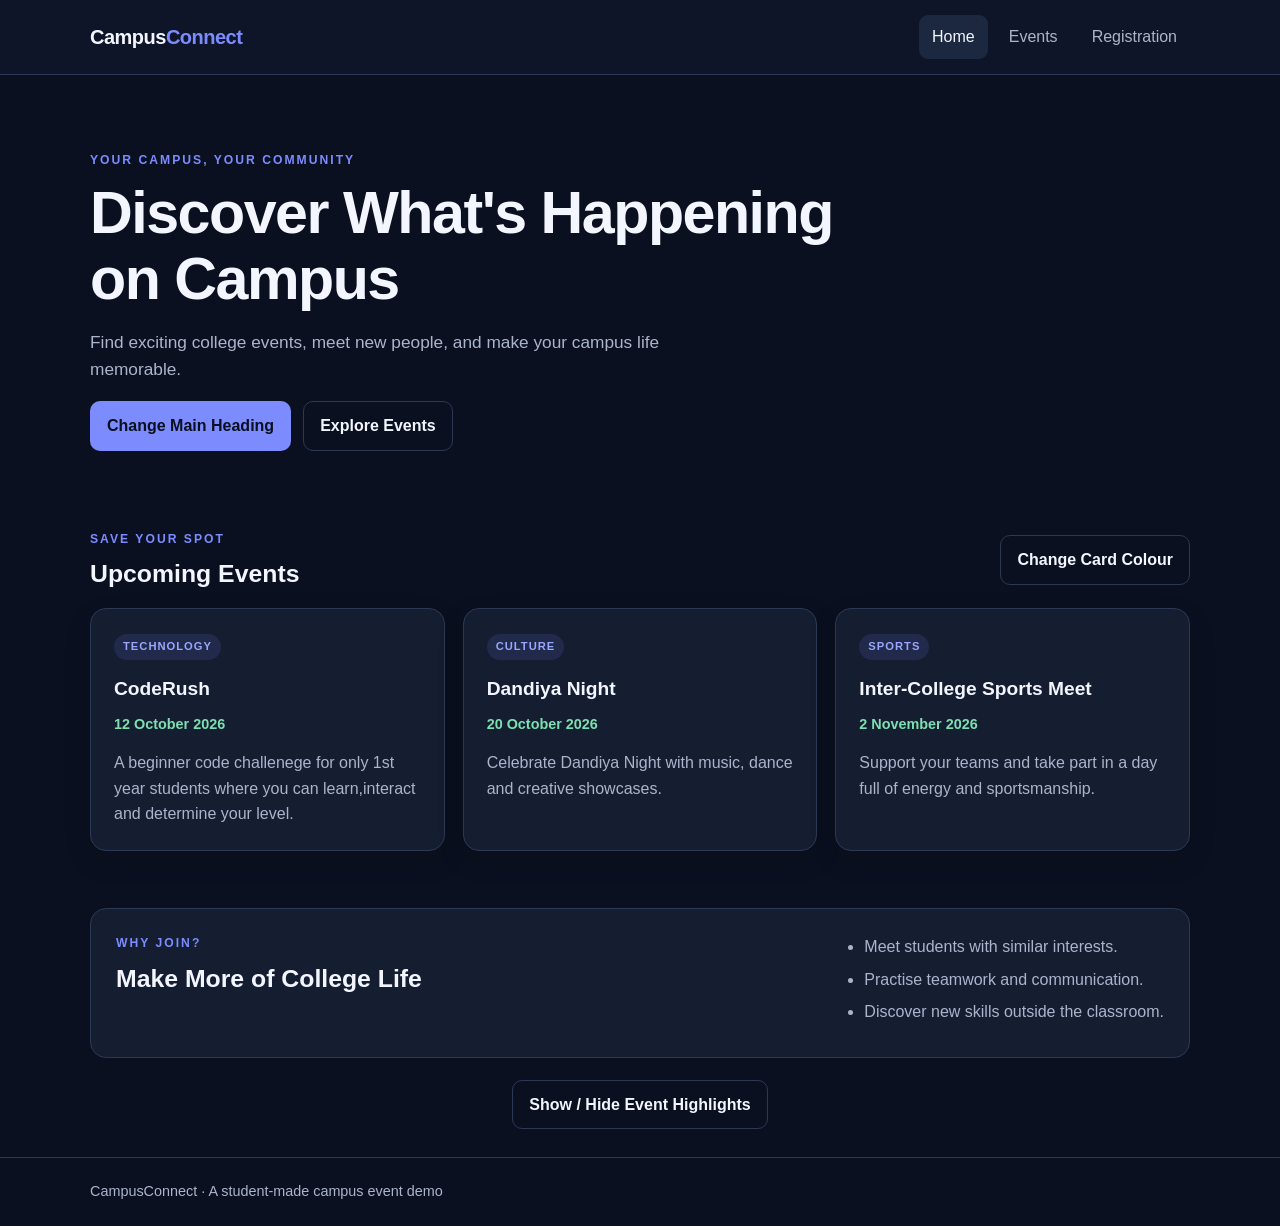
==== index.html @ 821445cc "Add files via upload" ====
<!DOCTYPE html>
<html lang="en">
<head>
    <meta charset="UTF-8">
    <meta name="viewport" content="width=device-width, initial-scale=1.0">
    <title>CampusConnect | Home</title>
    <link rel="stylesheet" href="style.css">
    <script src="script.js" defer></script>
</head>
<body> 
    <header class="site-header">
        <div class="container header-content">
            <a class="logo" href="index.html">Campus<span>Connect</span></a>
            <nav aria-label="Main navigation">
                <a class="active" href="index.html">Home</a>
                <a href="events.html">Events</a>
                <a href="register.html">Registration</a>
            </nav>
        </div>
    </header>

    <main class="container">
        <section class="hero">
            <p class="eyebrow">YOUR CAMPUS, YOUR COMMUNITY</p>
            <h1 id="mainHeading">Discover What's Happening on Campus</h1>
            <p class="hero-text">Find exciting college events, meet new people, and make your campus life memorable.</p>
            <div class="button-row">
                <button type="button" id="changeHeadingBtn">Change Main Heading</button>
                <a class="button secondary" href="events.html">Explore Events</a>
            </div>
        </section>

        <section class="section-block">
            <div class="section-heading">
                <div>
                    <p class="eyebrow">SAVE YOUR SPOT</p>
                    <h2>Upcoming Events</h2>
                </div>
                <button type="button" class="secondary" id="changeCardColorBtn">Change Card Colour</button>
            </div>
            <div class="card-grid">
                <article class="event-card" id="homeCard1">
                    <span class="event-tag">TECHNOLOGY</span>
                    <h3>CodeRush</h3>
                    <p class="event-date">12 October 2026</p>
                    <p>A beginner code challenege for only 1st year students where you can learn,interact and determine your level.</p>
                </article>
                <article class="event-card" id="homeCard2">
                    <span class="event-tag">CULTURE</span>
                    <h3>Dandiya Night</h3>
                    <p class="event-date">20 October 2026</p>
                    <p>Celebrate Dandiya Night with music, dance and creative showcases.</p>
                </article>
                <article class="event-card" id="homeCard3">
                    <span class="event-tag">SPORTS</span>
                    <h3>Inter-College Sports Meet</h3>
                    <p class="event-date">2 November 2026</p>
                    <p>Support your teams and take part in a day full of energy and sportsmanship.</p>
                </article>
            </div>
        </section>

        <section class="highlight-panel" id="eventHighlights">
            <div>
                <p class="eyebrow">WHY JOIN?</p>
                <h2>Make More of College Life</h2>
            </div>
            <ul class="highlight-list">
                <li>Meet students with similar interests.</li>
                <li>Practise teamwork and communication.</li>
                <li>Discover new skills outside the classroom.</li>
            </ul>
        </section>
        <div class="centered">
            <button type="button" class="secondary" id="toggleHighlightsBtn">Show / Hide Event Highlights</button>
        </div>
    </main>

    <footer class="site-footer">
        <div class="container">CampusConnect · A student-made campus event demo</div>
    </footer>
</body>
</html>
---- style.css ----
/* CampusConnect shared styles: dark theme, CSS box model, and Flexbox. */
:root {
   --background: #0b1020;
    --surface: #151d31;
    --surface-light: #1c2840;
    --text: #f3f6ff;
    --muted: #aab5cc;
    --accent: #7c8cff;
    --accent-hover: #9ba6ff;
    --border: #2c3955;
    --success: #7ce0b0;
    --error: #ff8e9b;
}

* {
    box-sizing: border-box;
}

body {
    margin: 0;
    background: var(--background);
    color: var(--text);
    font-family: Arial, Helvetica, sans-serif;
    line-height: 1.6;
}

.container {
    width: min(1100px, 92%);
    margin: 0 auto;
}

.site-header {
    background: #0e1528;
    border-bottom: 1px solid var(--border);
    position: sticky;
    top: 0;
    z-index: 10;
}

.header-content {
    min-height: 74px;
    display: flex;
    align-items: center;
    justify-content: space-between;
    gap: 24px;
}

.logo {
    color: var(--text);
    text-decoration: none;
    font-size: 1.25rem;
    font-weight: 800;
    letter-spacing: -0.5px;
}

.logo span {
    color: var(--accent);
}

nav {
    display: flex;
    flex-wrap: wrap;
    gap: 8px;
}

nav a {
    color: var(--muted);
    text-decoration: none;
    padding: 9px 13px;
    border-radius: 9px;
}

nav a:hover,
nav a.active {
    color: var(--text);
    background: var(--surface-light);
}

.hero {
    padding: 76px 0 54px;
    max-width: 800px;
}

.eyebrow {
    color: var(--accent);
    font-size: 0.76rem;
    font-weight: 800;
    letter-spacing: 2px;
    margin: 0 0 10px;
}

h1, h2, h3, p {
    margin-top: 0;
}

h1 {
    font-size: clamp(2.1rem, 5vw, 3.7rem);
    line-height: 1.1;
    letter-spacing: -1.5px;
    margin-bottom: 18px;
}

h2 {
    font-size: 1.55rem;
    line-height: 1.25;
    margin-bottom: 12px;
}

h3 {
    font-size: 1.2rem;
    margin-bottom: 8px;
}

.hero-text,
.page-intro > p:not(.eyebrow),
.event-card p,
.form-panel > p:not(.eyebrow) {
    color: var(--muted);
}

.hero-text {
    max-width: 650px;
    font-size: 1.08rem;
}

.button-row,
.section-heading,
.input-row {
    display: flex;
    flex-wrap: wrap;
    align-items: center;
    gap: 12px;
}

button,
.button {
    display: inline-flex;
    justify-content: center;
    align-items: center;
    border: 1px solid transparent;
    border-radius: 10px;
    padding: 11px 16px;
    background: var(--accent);
    color: #0b1020;
    font: inherit;
    font-weight: 700;
    text-decoration: none;
    cursor: pointer;
    transition: background 0.2s, transform 0.2s;
}

button:hover,
.button:hover {
    background: var(--accent-hover);
    transform: translateY(-1px);
}

button.secondary,
.button.secondary {
    background: transparent;
    color: var(--text);
    border-color: var(--border);
}

button.secondary:hover,
.button.secondary:hover {
    background: var(--surface-light);
}

.section-block {
    padding: 25px 0 35px;
}

.section-heading {
    justify-content: space-between;
    margin-bottom: 18px;
}

.section-heading h2 {
    margin-bottom: 0;
}

.card-grid {
    display: flex;
    flex-wrap: wrap;
    gap: 18px;
}

.event-card {
    flex: 1 1 240px;
    min-width: 0;
    padding: 23px;
    background: var(--surface);
    border: 1px solid var(--border);
    border-radius: 16px;
    box-shadow: 0 10px 28px rgba(0, 0, 0, 0.12);
    transition: border-color 0.2s, background 0.2s;
}

.event-card h2 {
    font-size: 1.25rem;
}

.event-card p:last-child {
    margin-bottom: 0;
}

.event-tag {
    display: inline-block;
    color: var(--accent-hover);
    background: rgba(124, 140, 255, 0.12);
    border-radius: 999px;
    padding: 4px 9px;
    font-size: 0.7rem;
    font-weight: 800;
    letter-spacing: 1px;
    margin-bottom: 14px;
}

.event-date {
    color: var(--success) !important;
    font-weight: 700;
    font-size: 0.9rem;
}

.highlight-panel,
.form-panel {
    background: var(--surface);
    border: 1px solid var(--border);
    border-radius: 16px;
    padding: 25px;
    margin: 22px 0;
}

.highlight-panel {
    display: flex;
    align-items: flex-start;
    justify-content: space-between;
    gap: 30px;
}

.highlight-panel h2 {
    margin-bottom: 0;
}

.highlight-list {
    color: var(--muted);
    margin: 0;
    padding-left: 22px;
}

.highlight-list li {
    margin-bottom: 7px;
}

.centered {
    text-align: center;
    padding: 0 0 28px;
}

.page-main {
    padding-top: 48px;
    padding-bottom: 48px;
}

.page-intro {
    max-width: 760px;
    margin-bottom: 25px;
}

.page-intro h1 {
    font-size: clamp(2rem, 4vw, 3rem);
}

.narrow {
    max-width: 760px;
}

.form-panel h2 {
    margin-bottom: 16px;
}

label {
    display: block;
    color: var(--text);
    font-weight: 700;
    margin-bottom: 7px;
}

input,
select {
    width: 100%;
    min-width: 0;
    background: #0e1528;
    color: var(--text);
    border: 1px solid var(--border);
    border-radius: 9px;
    padding: 12px 13px;
    font: inherit;
    outline: none;
}

input:focus,
select:focus {
    border-color: var(--accent);
    box-shadow: 0 0 0 3px rgba(124, 140, 255, 0.15);
}

.input-row input {
    flex: 1 1 230px;
}

.field {
    margin-bottom: 17px;
}

.message {
    margin: 12px 0 0;
    font-weight: 700;
}

.message.success {
    color: var(--success);
}

.message.error {
    color: var(--error);
}

.added-event-area {
    display: flex;
    flex-wrap: wrap;
    gap: 10px;
    margin-top: 10px;
}

.added-event {
    background: var(--surface-light);
    border: 1px solid var(--border);
    border-radius: 10px;
    padding: 12px 15px;
    color: var(--text);
}

.site-footer {
    border-top: 1px solid var(--border);
    color: var(--muted);
    padding: 22px 0;
    font-size: 0.9rem;
}

.hidden {
    display: none !important;
}

.card-highlight {
    background: #263454;
    border-color: var(--accent);
}

@media (max-width: 620px) {
    .header-content {
        align-items: flex-start;
        flex-direction: column;
        padding-top: 14px;
        padding-bottom: 14px;
        gap: 10px;
    }

    nav {
        width: 100%;
    }

    nav a {
        padding: 8px 10px;
    }

    .hero {
        padding-top: 48px;
    }

    .highlight-panel {
        flex-direction: column;
        gap: 14px;
    }

    .section-heading {
        align-items: flex-start;
        flex-direction: column;
    }
}
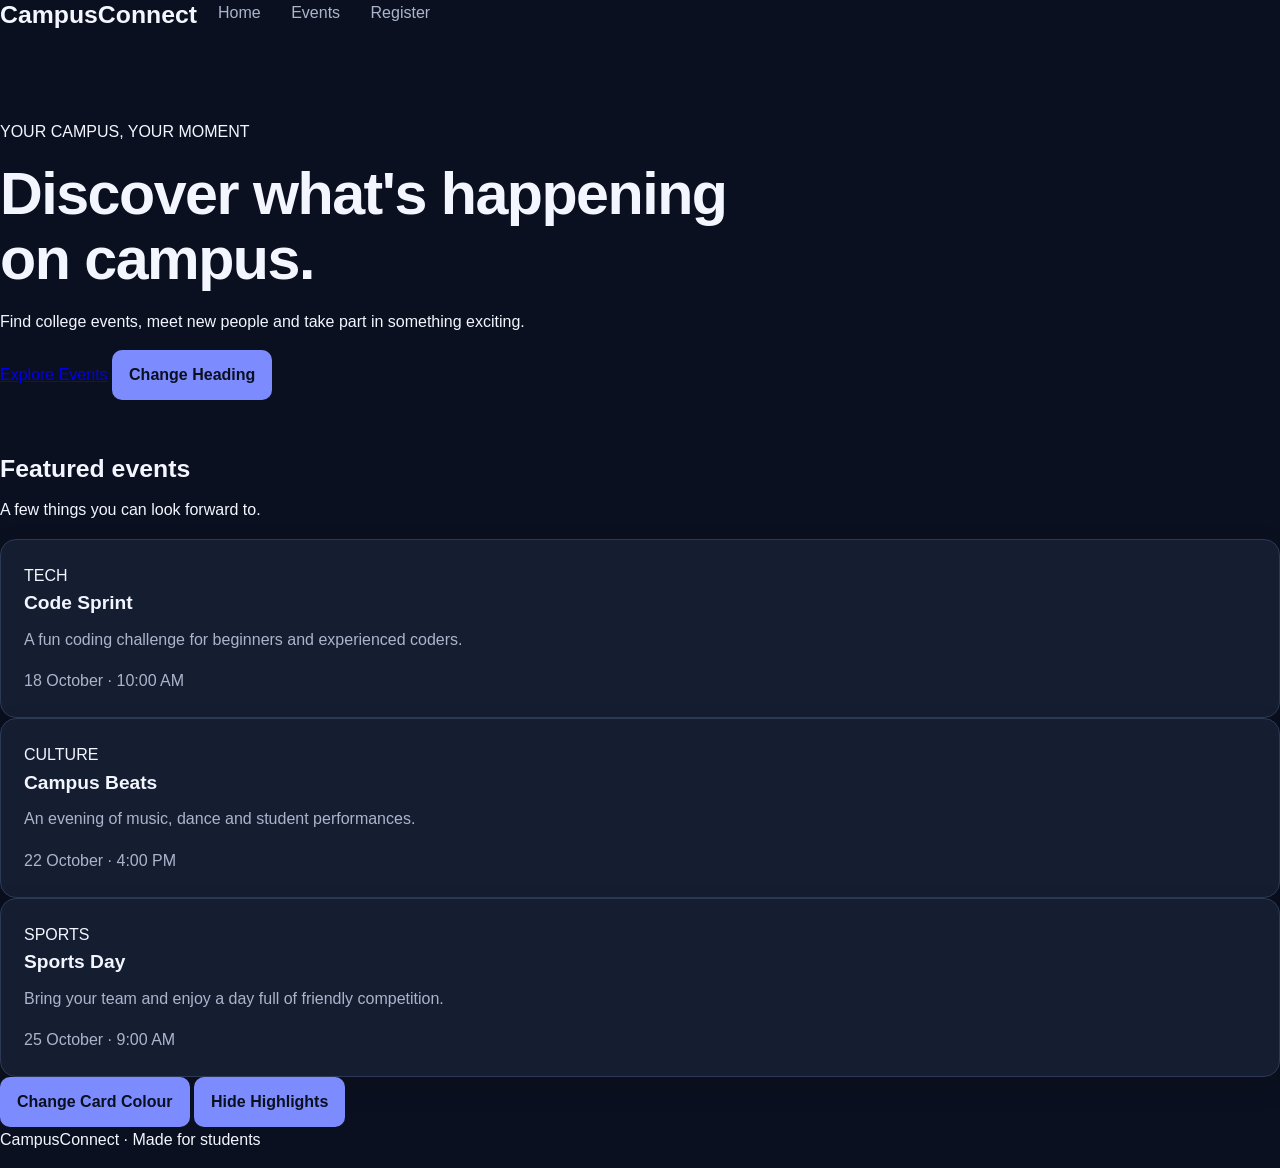
==== commit 45edb054: "new" ====
--- a/index.html
+++ b/index.html
@@ -7,77 +7,55 @@
     <link rel="stylesheet" href="style.css">
     <script src="script.js" defer></script>
 </head>
-<body> 
-    <header class="site-header">
-        <div class="container header-content">
-            <a class="logo" href="index.html">Campus<span>Connect</span></a>
-            <nav aria-label="Main navigation">
-                <a class="active" href="index.html">Home</a>
+<body>
+    <header class="top">
+        <nav class="nav">
+            <h2>CampusConnect</h2>
+            <div class="links">
+                <a href="index.html">Home</a>
                 <a href="events.html">Events</a>
-                <a href="register.html">Registration</a>
-            </nav>
-        </div>
+                <a href="register.html">Register</a>
+            </div>
+        </nav>
     </header>
 
-    <main class="container">
+    <main>
         <section class="hero">
-            <p class="eyebrow">YOUR CAMPUS, YOUR COMMUNITY</p>
-            <h1 id="mainHeading">Discover What's Happening on Campus</h1>
-            <p class="hero-text">Find exciting college events, meet new people, and make your campus life memorable.</p>
-            <div class="button-row">
-                <button type="button" id="changeHeadingBtn">Change Main Heading</button>
-                <a class="button secondary" href="events.html">Explore Events</a>
-            </div>
+            <p class="small-title">YOUR CAMPUS, YOUR MOMENT</p>
+            <h1 id="mainHeading">Discover what's happening on campus.</h1>
+            <p>Find college events, meet new people and take part in something exciting.</p>
+            <a class="btn" href="events.html">Explore Events</a>
+            <button class="btn second" id="changeHeadingBtn">Change Heading</button>
         </section>
 
-        <section class="section-block">
-            <div class="section-heading">
-                <div>
-                    <p class="eyebrow">SAVE YOUR SPOT</p>
-                    <h2>Upcoming Events</h2>
+        <section class="section">
+            <h2>Featured events</h2>
+            <p class="muted">A few things you can look forward to.</p>
+            <div class="event-list" id="homeCards">
+                <div class="event-card">
+                    <span class="tag">TECH</span>
+                    <h3>Code Sprint</h3>
+                    <p>A fun coding challenge for beginners and experienced coders.</p>
+                    <p class="date">18 October · 10:00 AM</p>
                 </div>
-                <button type="button" class="secondary" id="changeCardColorBtn">Change Card Colour</button>
+                <div class="event-card">
+                    <span class="tag">CULTURE</span>
+                    <h3>Campus Beats</h3>
+                    <p>An evening of music, dance and student performances.</p>
+                    <p class="date">22 October · 4:00 PM</p>
+                </div>
+                <div class="event-card">
+                    <span class="tag">SPORTS</span>
+                    <h3>Sports Day</h3>
+                    <p>Bring your team and enjoy a day full of friendly competition.</p>
+                    <p class="date">25 October · 9:00 AM</p>
+                </div>
             </div>
-            <div class="card-grid">
-                <article class="event-card" id="homeCard1">
-                    <span class="event-tag">TECHNOLOGY</span>
-                    <h3>CodeRush</h3>
-                    <p class="event-date">12 October 2026</p>
-                    <p>A beginner code challenege for only 1st year students where you can learn,interact and determine your level.</p>
-                </article>
-                <article class="event-card" id="homeCard2">
-                    <span class="event-tag">CULTURE</span>
-                    <h3>Dandiya Night</h3>
-                    <p class="event-date">20 October 2026</p>
-                    <p>Celebrate Dandiya Night with music, dance and creative showcases.</p>
-                </article>
-                <article class="event-card" id="homeCard3">
-                    <span class="event-tag">SPORTS</span>
-                    <h3>Inter-College Sports Meet</h3>
-                    <p class="event-date">2 November 2026</p>
-                    <p>Support your teams and take part in a day full of energy and sportsmanship.</p>
-                </article>
-            </div>
+            <button class="btn second" id="changeCardColorBtn">Change Card Colour</button>
+            <button class="btn second" id="toggleHighlightsBtn">Hide Highlights</button>
         </section>
-
-        <section class="highlight-panel" id="eventHighlights">
-            <div>
-                <p class="eyebrow">WHY JOIN?</p>
-                <h2>Make More of College Life</h2>
-            </div>
-            <ul class="highlight-list">
-                <li>Meet students with similar interests.</li>
-                <li>Practise teamwork and communication.</li>
-                <li>Discover new skills outside the classroom.</li>
-            </ul>
-        </section>
-        <div class="centered">
-            <button type="button" class="secondary" id="toggleHighlightsBtn">Show / Hide Event Highlights</button>
-        </div>
     </main>
 
-    <footer class="site-footer">
-        <div class="container">CampusConnect · A student-made campus event demo</div>
-    </footer>
+    <footer><p>CampusConnect · Made for students</p></footer>
 </body>
 </html>
